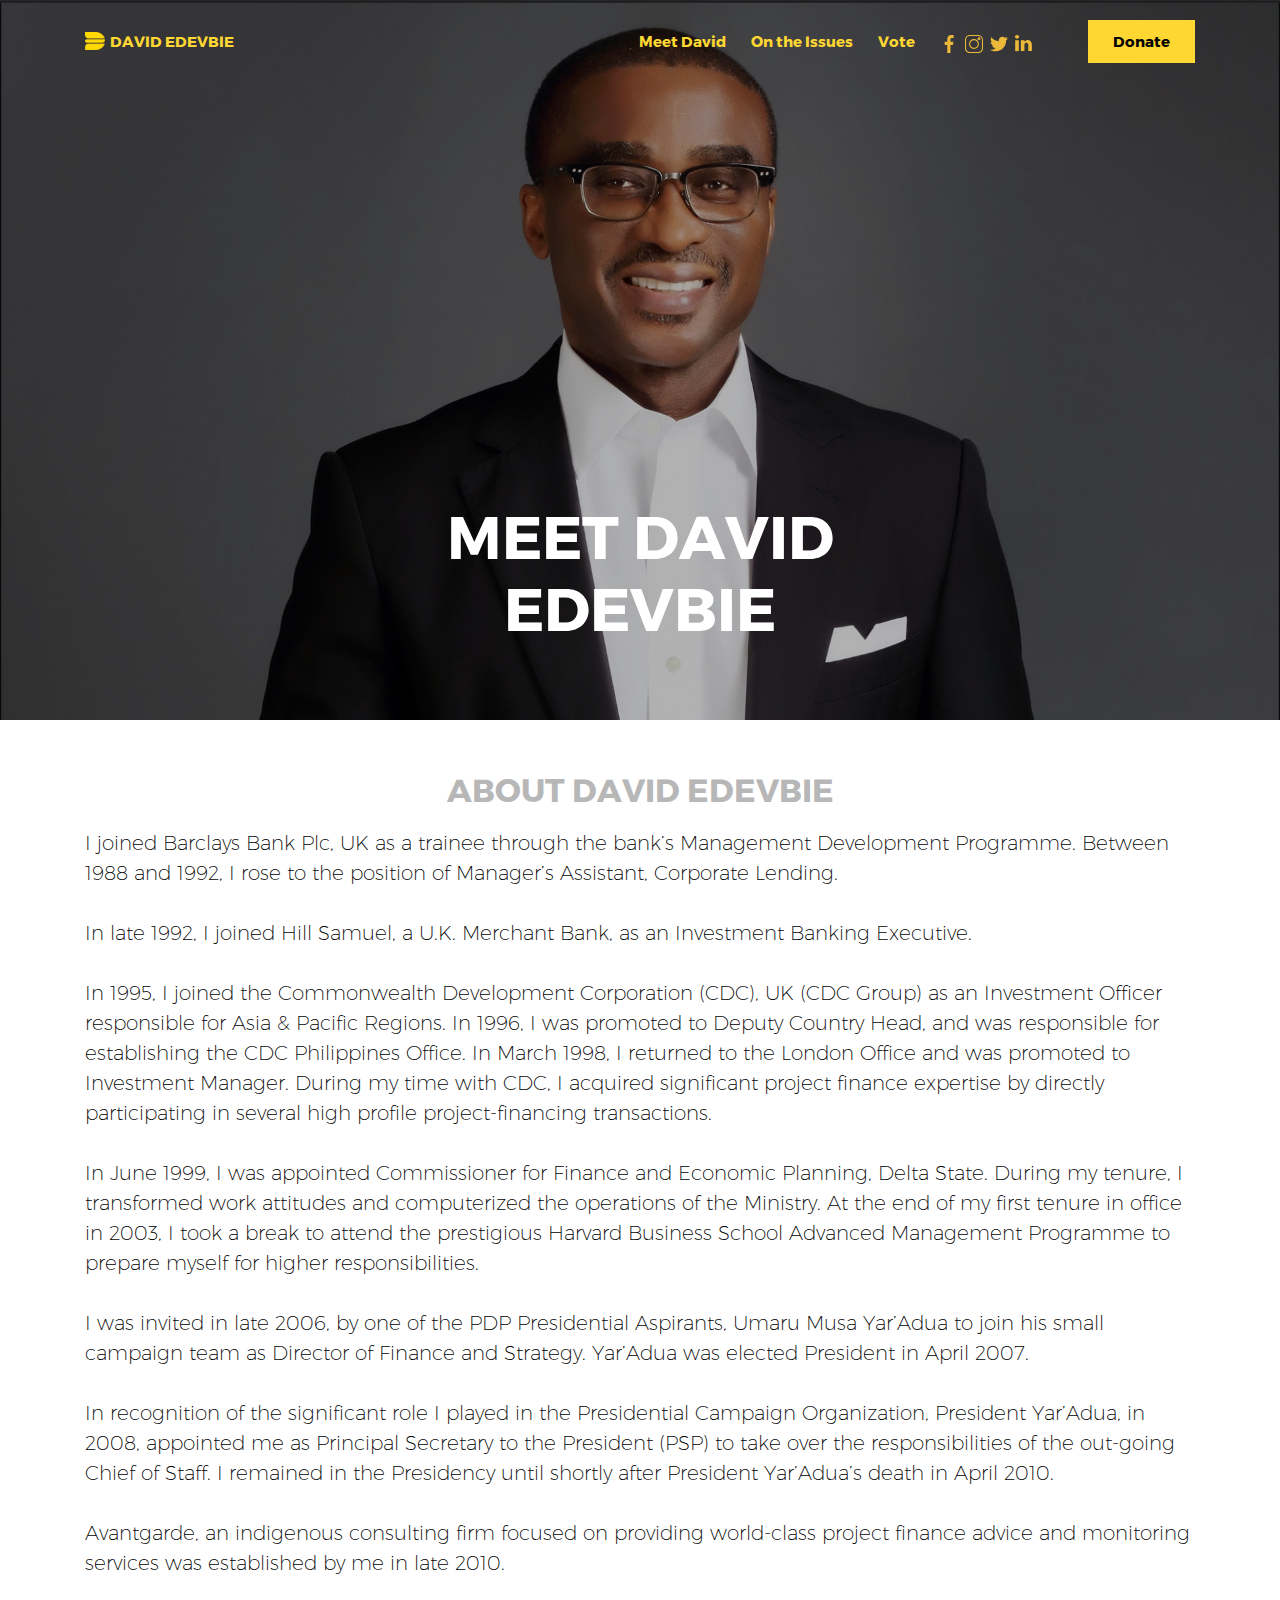
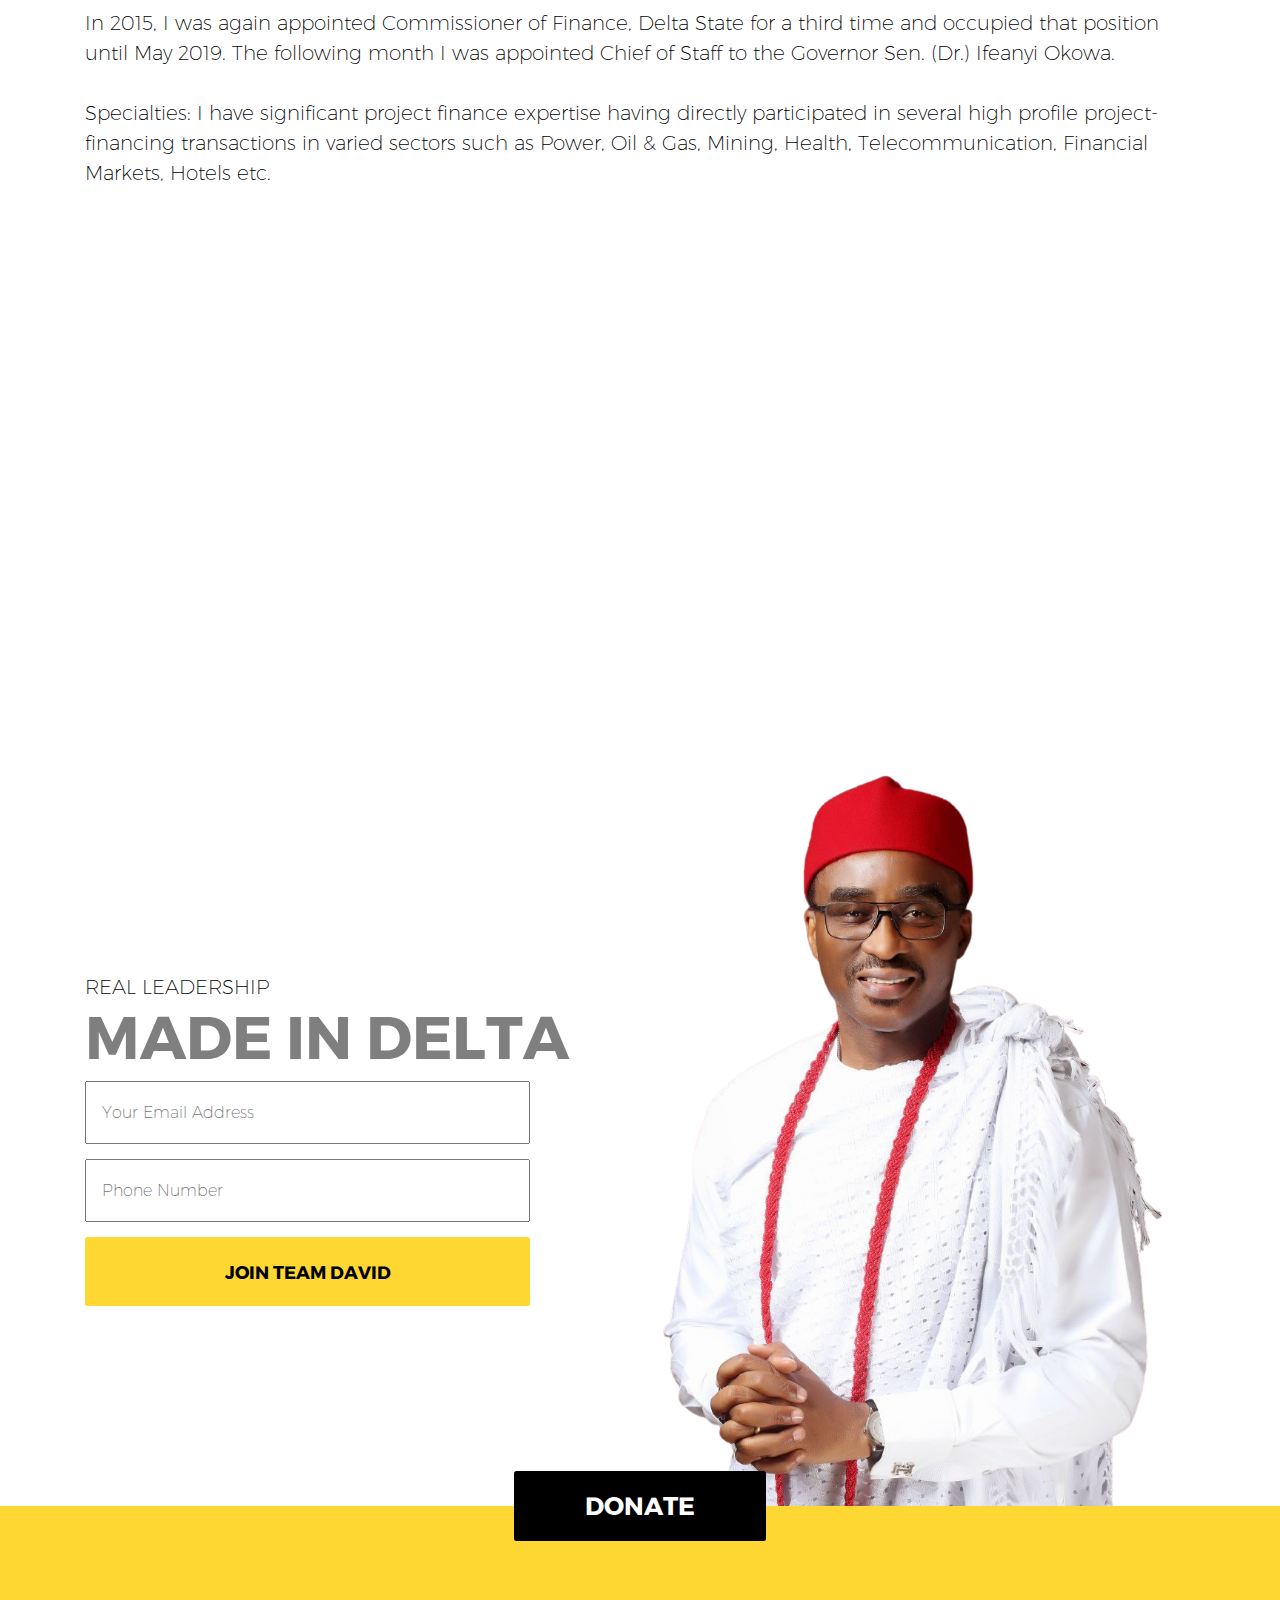
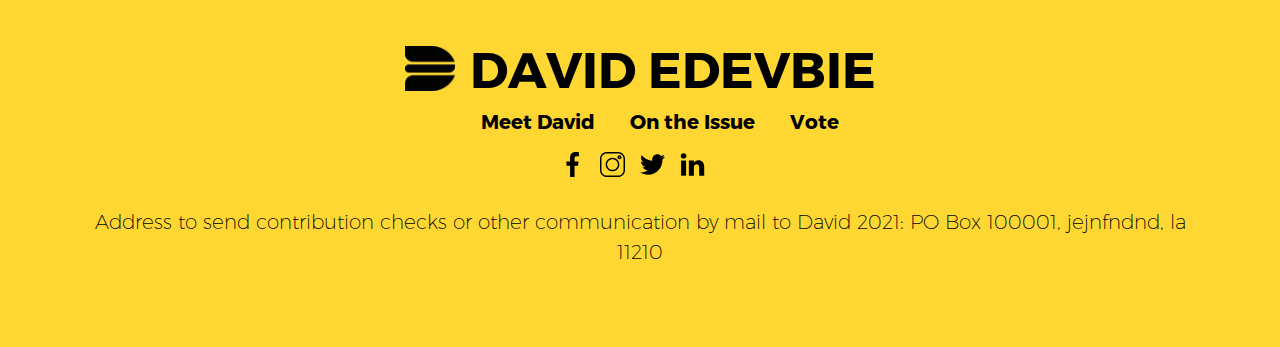
==== meet-david.html @ 6a558b99 "vote, meet david, on the issue and single page complete" ====
<!doctype html>
<html class="no-js" lang="">

<head>
    <meta charset="utf-8">
    <title></title>
    <meta name="description" content="">
    <meta name="viewport" content="width=device-width, initial-scale=1">

    <link rel="apple-touch-icon" sizes="180x180" href="/apple-touch-icon.png">
    <link rel="icon" type="image/png" sizes="32x32" href="/favicon-32x32.png">
    <link rel="icon" type="image/png" sizes="16x16" href="/favicon-16x16.png">
    <link rel="manifest" href="/site.webmanifest">
    <link rel="mask-icon" href="/safari-pinned-tab.svg" color="#fc43cc">
    <meta name="msapplication-TileColor" content="#ffffff">
    <meta name="theme-color" content="#ffffff">

    <link rel="stylesheet" href="css/normalize.css">
    <link rel="stylesheet" href="node_modules/bootstrap/dist/css/bootstrap.min.css">
    <link rel="stylesheet" href="css/style.css">

    <meta name="theme-color" content="#fafafa">
</head>

<body>
<header class="home header-banner">
    <nav class="navbar navbar-expand-sm" id="main-nav">
        <div class="container">
          <a href="index.html" class="logo-text d-flex align-items-center"><img class="mr-2 logo-img" src="./img//logo.png" alt=""> DAVID EDEVBIE</a>
          <button class="navbar-toggler" data-toggle="collapse" data-target="#navbarCollapse">
            <span class="navbar-toggler-icon"></span>
          </button>
          <div class="collapse navbar-collapse" id="navbarCollapse">
            <ul class="navbar-nav ml-auto">
              <li class="nav-item">
                <a href="/meet-david.html" class="nav-link">Meet David</a>
              </li>
              <li class="nav-item">
                <a href="/on-the-issue.html" class="nav-link">On the Issues</a>
              </li>
              <li class="nav-item">
                <a href="/vote.html" class="nav-link">Vote</a>
              </li>
              <li class="nav-item">
                  <div class="d-flex align-items-center">
                    <a class="social-link" href="#">
                        <img src="./img/icons/facebook.svg" alt="" class="img-fluid social-icon" />
                    </a>
                    <a class="social-link" href="#">
                        <img src="./img//icons/instagram.svg" alt="" class="img-fluid social-icon" />
                    </a>
                    <a class="social-link" href="#">
                        <img src="./img//icons//twitter.svg" alt="" class="img-fluid social-icon" />
                    </a>
                    <a class="social-link" href="#">
                        <img src="./img/icons//linkedin.svg" alt="" class="img-fluid social-icon" />
                    </a>
                  </div>
              </li>
            </ul>
            <ul class="navbar-nav nav-donate ml-5">
                <li class="nav-item">
                  <a href="#share-head-section" class="nav-link">Donate</a>
                </li>
              </ul>
          </div>
        </div>
    </nav>
    <div class="dark-overlay"></div>
    <div class="header-desc-container">
        <h1 class="header-title">Meet David <br> Edevbie</h1>
    </div>
</header>

<section class="about">
    <div class="container">
        <div class="row">
            <div class="col-12 text-center">
               <h2>About David Edevbie</h2>
            </div>
            <div class="col-12">
                <p>
                    I joined Barclays Bank Plc, UK as a trainee through the bank’s Management Development Programme. Between 1988 and 1992, I rose to the position of Manager’s Assistant, Corporate Lending.
                </p>
                <p>
                    In late 1992, I joined Hill Samuel, a U.K. Merchant Bank, as an Investment Banking Executive.
                </p>
                <p>
                    In 1995, I joined the Commonwealth Development Corporation (CDC), UK (CDC Group) as an Investment Officer responsible for Asia & Pacific Regions. In 1996, I was promoted to Deputy Country Head, and was responsible for establishing the CDC Philippines Office. In March 1998, I returned to the London Office and was promoted to Investment Manager. During my time with CDC, I acquired significant project finance expertise by directly participating in several high profile project-financing transactions.
                </p>
                <p>
                    In June 1999, I was appointed Commissioner for Finance and Economic Planning, Delta State. During my tenure, I transformed work attitudes and computerized the operations of the Ministry. At the end of my first tenure in office in 2003, I took a break to attend the prestigious Harvard Business School Advanced Management Programme to prepare myself for higher responsibilities.
                </p>
                <p>
                    I was invited in late 2006, by one of the PDP Presidential Aspirants, Umaru Musa Yar’Adua to join his small campaign team as Director of Finance and Strategy. Yar’Adua was elected President in April 2007.
                </p>
                <p>
                    In recognition of the significant role I played in the Presidential Campaign Organization, President Yar’Adua, in 2008, appointed me as Principal Secretary to the President (PSP) to take over the responsibilities of the out-going Chief of Staff. I remained in the Presidency until shortly after President Yar’Adua’s death in April 2010.
                </p>
                <p>
                    Avantgarde, an indigenous consulting firm focused on providing world-class project finance advice and monitoring services was established by me in late 2010.
                </p>
                <p>
                    In 2015, I was again appointed Commissioner of Finance, Delta State for a third time and occupied that position until May 2019. The following month I was appointed Chief of Staff to the Governor Sen. (Dr.) Ifeanyi Okowa.
                </p>
                <p>
                    Specialties: I have significant project finance expertise having directly participated in several high profile project-financing transactions in varied sectors such as Power, Oil & Gas, Mining, Health, Telecommunication, Financial Markets, Hotels etc.
                </p>
                <iframe width="100%" height="500" src="https://www.youtube.com/embed/1L7TUadjgKU" title="YouTube video player" frameborder="0" allow="accelerometer; autoplay; clipboard-write; encrypted-media; gyroscope; picture-in-picture" allowfullscreen></iframe>
            </div>
        </div>
    </div>
</section>


<section class="sec-footer">
    <div class="container">
      <div class="row">
        <div class="col-md-6">
          <h4>Real Leadership</h4>
          <h1>Made in Delta</h1>
            <div class="row">
              <div class="col-md-10">
                <form class="join-form">
                  <input type="email" placeholder="Your Email Address">
                  <input type="number" placeholder="Phone Number">
                  <button class="btn">Join Team David</button>
                </form>
              </div>
            </div>
        </div>
      </div>
    </div>
  </section>

<footer class="footer">
  <div class="container">
    <div class="row">
      <div class="col-12 text-center">
        <button class="btn">
          Donate
        </button>
      </div>
    </div>
    <div class="row mt-5 pt-5">
      <div class="col-12 text-center">
        <a class="d-flex align-items-center justify-content-center logo-footer-link" href="#">
          <img src="./img/black-logo.png" alt="" class="logo-footer img-fluid">
          David Edevbie
        </a>
        <ul class="d-flex align-items-center justify-content-center">
          <li>
            <a href=""> Meet David</a>
          </li>
          <li>
            <a href="">On the Issue</a>
          </li>
          <li>
            <a href="">Vote</a>
          </li>
        </ul>
        <div class="footer-social d-flex align-items-center justify-content-center">
          <a href=""> <img src="./img/icons/facebook-black.svg" alt=""></a>
          <a href=""> <img src="./img/icons/instagram-black.svg" alt=""></a>
          <a href=""> <img src="./img/icons/twitter-black.svg" alt=""></a>
          <a href=""> <img src="./img/icons/linkedin-black.svg" alt=""></a>
        </div>
        <p class="mt-5">Address to send contribution checks or other communication by mail to David 2021: PO Box 100001, jejnfndnd, la 11210</p>
      </div>
    </div>
  </div>
</footer>


<script src="js/vendor/modernizr-3.8.0.min.js"></script>
<script src="https://code.jquery.com/jquery-3.4.1.min.js" integrity="sha256-CSXorXvZcTkaix6Yvo6HppcZGetbYMGWSFlBw8HfCJo=" crossorigin="anonymous"></script>
<script>window.jQuery || document.write('<script src="js/vendor/jquery-3.4.1.min.js"><\/script>')</script>
<script src="js/plugins.js"></script>
<script src="node_modules/bootstrap/dist/js/bootstrap.min.js"></script>
<script src="js/main.js"></script>
</body>

</html>
---- css/style.css ----
@font-face {
  font-family: "Trueno";
  src: url(../fonts/trueno-bold.otf) format("opentype");
  font-weight: bold;
  font-style: normal; }
@font-face {
  font-family: "Trueno";
  src: url(../fonts/trueno-ult-light.otf) format("opentype");
  font-weight: normal;
  font-style: normal; }
@font-face {
  font-family: "Trueno";
  src: url(../fonts/trueno-light.otf) format("opentype");
  font-weight: 500;
  font-style: normal; }
html {
  font-family: sans-serif;
  -ms-text-size-adjust: 100%;
  -webkit-text-size-adjust: 100%; }

body {
  margin: 0; }

article,
aside,
details,
figcaption,
figure,
footer,
header,
hgroup,
main,
nav,
section,
summary {
  display: block; }

audio,
canvas,
progress,
video {
  display: inline-block;
  vertical-align: baseline; }

audio:not([controls]) {
  display: none;
  height: 0; }

[hidden],
template {
  display: none; }

a {
  background: transparent; }

a:active,
a:hover {
  outline: 0; }

abbr[title] {
  border-bottom: 1px dotted; }

b,
strong {
  font-weight: bold; }

dfn {
  font-style: italic; }

h1 {
  font-size: 2em;
  margin: 0.67em 0; }

mark {
  background: #ff0;
  color: #000; }

small {
  font-size: 80%; }

sub,
sup {
  font-size: 75%;
  line-height: 0;
  position: relative;
  vertical-align: baseline; }

sup {
  top: -0.5em; }

sub {
  bottom: -0.25em; }

img {
  border: 0; }

svg:not(:root) {
  overflow: hidden; }

figure {
  margin: 1em 40px; }

hr {
  -moz-box-sizing: content-box;
  box-sizing: content-box;
  height: 0; }

pre {
  overflow: auto; }

code,
kbd,
pre,
samp {
  font-family: monospace, monospace;
  font-size: 1em; }

button,
input,
optgroup,
select,
textarea {
  color: inherit;
  font: inherit;
  margin: 0; }

button {
  overflow: visible; }

button,
select {
  text-transform: none; }

button,
html input[type="button"],
input[type="reset"],
input[type="submit"] {
  -webkit-appearance: button;
  cursor: pointer; }

button[disabled],
html input[disabled] {
  cursor: default; }

button::-moz-focus-inner,
input::-moz-focus-inner {
  border: 0;
  padding: 0; }

input {
  line-height: normal; }

*
input[type="checkbox"],
input[type="radio"] {
  box-sizing: border-box;
  padding: 0; }

input[type="number"]::-webkit-inner-spin-button,
input[type="number"]::-webkit-outer-spin-button {
  height: auto; }

input[type="search"] {
  -webkit-appearance: textfield;
  -moz-box-sizing: content-box;
  -webkit-box-sizing: content-box;
  box-sizing: content-box; }

input[type="search"]::-webkit-search-cancel-button,
input[type="search"]::-webkit-search-decoration {
  -webkit-appearance: none; }

fieldset {
  border: 1px solid #c0c0c0;
  margin: 0 2px;
  padding: 0.35em 0.625em 0.75em; }

legend {
  border: 0;
  padding: 0; }

textarea {
  overflow: auto; }

optgroup {
  font-weight: bold; }

table {
  border-collapse: collapse;
  border-spacing: 0; }

td,
th {
  padding: 0; }

html, body {
  overflow-x: hidden;
  font-size: 62.5%; }

body {
  font-family: "Trueno", sans-serif;
  color: #000;
  font-size: 1.6rem; }

a {
  text-decoration: none; }
  a:hover {
    color: #FED732;
    text-decoration: none; }

h1, h2, h4, h6 {
  font-weight: bold;
  margin: 0 0 1rem; }

h1 {
  font-size: 6rem;
  color: #fff;
  text-transform: uppercase; }
  @media (max-width: 767px) {
    h1 {
      font-size: 3.6rem; } }

h2 {
  font-size: 3.2rem;
  color: #000;
  text-transform: uppercase; }

h3 {
  font-size: 2.4rem;
  color: #000; }

h4 {
  font-size: 2rem;
  color: #000;
  text-transform: uppercase; }

h5 {
  font-size: 1.2rem;
  color: #000; }

h6 {
  font-size: 1rem;
  color: #000; }

p, ul, li {
  font-size: 2rem;
  font-weight: normal; }

a {
  color: #FED732;
  font-size: 2rem;
  font-weight: bold; }
  a:hover {
    color: initial; }

form.join-form input {
  width: 100%;
  padding: 20px 15px;
  margin-bottom: 15px;
  outline: none; }
form.join-form .btn {
  width: 100%; }

.btn {
  padding: 20px 40px;
  background: #FED732;
  text-transform: uppercase;
  color: #000;
  font-size: 18px;
  font-weight: bold; }

section {
  margin: 50px 0; }
  section.brief-description {
    margin-top: -30px; }
    section.brief-description .bg-grey {
      background: #CECECE; }
    section.brief-description .short-desc-img {
      background: url("../../img//sect-2-img.png");
      background-size: 170px;
      background-repeat: no-repeat;
      opacity: .6; }
    section.brief-description h2 {
      text-transform: uppercase;
      font-weight: bold;
      font-size: 20px;
      margin: 10px 0; }
    section.brief-description .desc {
      line-height: 1.3;
      color: #000;
      font-size: 18px;
      width: 90%; }
  section.get-involved {
    background-image: linear-gradient(to right, rgba(254, 217, 50, 0.7), rgba(254, 217, 50, 0.7)), url(../../img//bg-1.jpg);
    background-size: cover;
    padding: 150px 0;
    margin-top: -100px; }
    section.get-involved a.card-link .card {
      padding: 30px 20px; }
      section.get-involved a.card-link .card:hover {
        opacity: 1;
        -webkit-animation: flash 1.5s;
        animation: flash 1.5s; }
    section.get-involved .icons {
      width: 100px;
      margin: 0 auto;
      margin-bottom: 30px; }
    section.get-involved .involved-text {
      text-transform: uppercase;
      font-weight: bold;
      color: #000;
      margin-bottom: 0; }
    section.get-involved h4 {
      font-size: 35px;
      text-transform: uppercase;
      font-weight: bold;
      padding-top: 40px; }
  section.issue a {
    overflow: hidden; }
  section.issue .issues {
    background-image: url(../../img/issue-img-1.jpg);
    background-size: cover;
    height: 600px;
    cursor: pointer;
    transition: all .4s;
    position: relative; }
    section.issue .issues .dark-overlay {
      position: absolute;
      top: 0;
      left: 0;
      width: 100%;
      min-height: 100%;
      background: rgba(0, 0, 0, 0.3); }
    section.issue .issues h4 {
      color: #fff; }
    section.issue .issues:hover .header-excerpt-text {
      z-index: 1; }
    section.issue .issues .header-excerpt-text {
      color: #fff;
      position: absolute;
      text-align: center;
      top: 90%;
      left: 50%;
      transform: translate(-50%, -50%);
      width: 100%;
      z-index: 1; }
  section.issue .issues-2 {
    background-image: url(../../img/issue-img-2.jpg);
    background-position: center; }
  section.issue .issues-3 {
    background-image: url(../../img/issue-img-3.jpg); }
  section.sec-footer {
    background: #fff url("../../img//sec-footer-img-new.png") no-repeat 85% top !important;
    background-size: 500px !important;
    padding: 200px 0;
    margin-bottom: 0; }
    section.sec-footer h4 {
      color: #000;
      font-weight: normal;
      margin-bottom: 0; }
    section.sec-footer h1 {
      color: #7F7F7F;
      text-transform: uppercase; }
  section.about h2 {
    margin-bottom: 2rem;
    color: #B7B7B7; }
  section.about p {
    margin-bottom: 3rem; }
  section.vote-section h3 {
    text-transform: uppercase;
    font-weight: bold; }
  section.vote-section .vote-sec-container {
    position: relative; }
    section.vote-section .vote-sec-container .dark-overlay {
      position: absolute;
      top: 0;
      left: 0;
      width: 100%;
      min-height: 100%;
      background: rgba(0, 0, 0, 0.3); }
    section.vote-section .vote-sec-container .description {
      position: absolute;
      top: 86%;
      left: 50%;
      transform: translate(-50%, -50%);
      width: 100%;
      background-color: #fff;
      padding: 6px 10px 0;
      border: 1px solid #FED732; }
      section.vote-section .vote-sec-container .description p {
        font-size: 1.7rem;
        color: #000; }
    section.vote-section .vote-sec-container .vote-img {
      height: 350px;
      object-fit: cover;
      width: 100%; }
    section.vote-section .vote-sec-container .icon-right {
      width: 25px;
      position: absolute;
      right: 11px;
      bottom: 11px; }

.p-top-300 {
  padding-top: 75px; }

/* Chrome, Safari, Edge, Opera */
input::-webkit-outer-spin-button,
input::-webkit-inner-spin-button {
  -webkit-appearance: none;
  margin: 0; }

/* Firefox */
input[type="number"] {
  -moz-appearance: textfield; }

a.desc-link {
  position: relative;
  color: #000;
  font-size: 1.5rem; }
  a.desc-link::before {
    content: '';
    position: absolute;
    bottom: -6px;
    height: 4px;
    width: 100%;
    background-color: #000; }

@-webkit-keyframes flash {
  0% {
    opacity: .4; }
  100% {
    opacity: 1; } }
@keyframes flash {
  0% {
    opacity: .4; }
  100% {
    opacity: 1; } }
nav.navbar {
  padding: 20px 0;
  z-index: 1; }
  nav.navbar ul.navbar-nav {
    align-items: center; }
    nav.navbar ul.navbar-nav li.nav-item {
      margin-right: 25px; }
      nav.navbar ul.navbar-nav li.nav-item a.nav-link {
        color: #FED732;
        padding: 0;
        font-size: 1.5rem; }
      nav.navbar ul.navbar-nav li.nav-item a.social-link:not(:last-child) {
        margin-right: 7px; }
      nav.navbar ul.navbar-nav li.nav-item .social-icon {
        width: 18px; }
  nav.navbar ul.nav-donate li.nav-item {
    margin-right: 0; }
    nav.navbar ul.nav-donate li.nav-item a.nav-link {
      background: #FED732;
      padding: 10px 25px;
      color: #000; }
  nav.navbar .logo-text {
    font-size: 1.5rem; }
    nav.navbar .logo-text:hover {
      color: #FED732; }
    nav.navbar .logo-text img.logo-img {
      width: 20px; }

footer.footer {
  background-color: #FED732;
  padding-bottom: 70px; }
  footer.footer .btn {
    background-color: #000;
    color: #fff;
    padding: 15px 70px;
    font-size: 25px;
    margin-top: -35px; }
  footer.footer a.logo-footer-link {
    color: #000;
    font-size: 50px;
    text-transform: uppercase;
    margin-top: 30px; }
    footer.footer a.logo-footer-link img {
      margin-right: 15px; }
    footer.footer a.logo-footer-link .logo-footer {
      width: 50px; }
  footer.footer ul li {
    list-style: none; }
    footer.footer ul li:not(:last-child) {
      margin-right: 35px; }
    footer.footer ul li a {
      color: #000; }
  footer.footer .footer-social img {
    width: 25px;
    margin-right: 15px; }
    footer.footer .footer-social img:not(:last-child) {
      margin-right: 15px; }

header.home {
  background: url("../../img/header-img.jpg");
  background-size: cover !important;
  height: 80vh; }
  header.home .description {
    color: #fff;
    font-size: 1.8rem;
    margin-bottom: 20px;
    line-height: 1.3; }
header.header-banner {
  background: #000 url("../../img/meet-david-banner.jpg");
  background-position: center top;
  position: relative; }
  header.header-banner .dark-overlay {
    position: absolute;
    top: 0;
    left: 0;
    width: 100%;
    min-height: 100%;
    background: rgba(0, 0, 0, 0.3); }
  header.header-banner .header-desc-container {
    position: absolute;
    top: 80%;
    left: 50%;
    transform: translate(-50%, -50%); }
  header.header-banner h1 {
    text-align: center; }
  header.header-banner h3 {
    text-align: center;
    color: #fff;
    font-weight: bold;
    text-transform: uppercase; }
header.issue-banner {
  background: url("../../img/issue-banner.jpg"); }
header.arhive-banner {
  background: url("../../img/issue-img-2.jpg");
  background-position: center; }
header.vote-banner {
  background: url("../../img/vote-bg.jpg"); }

/*# sourceMappingURL=style.css.map */
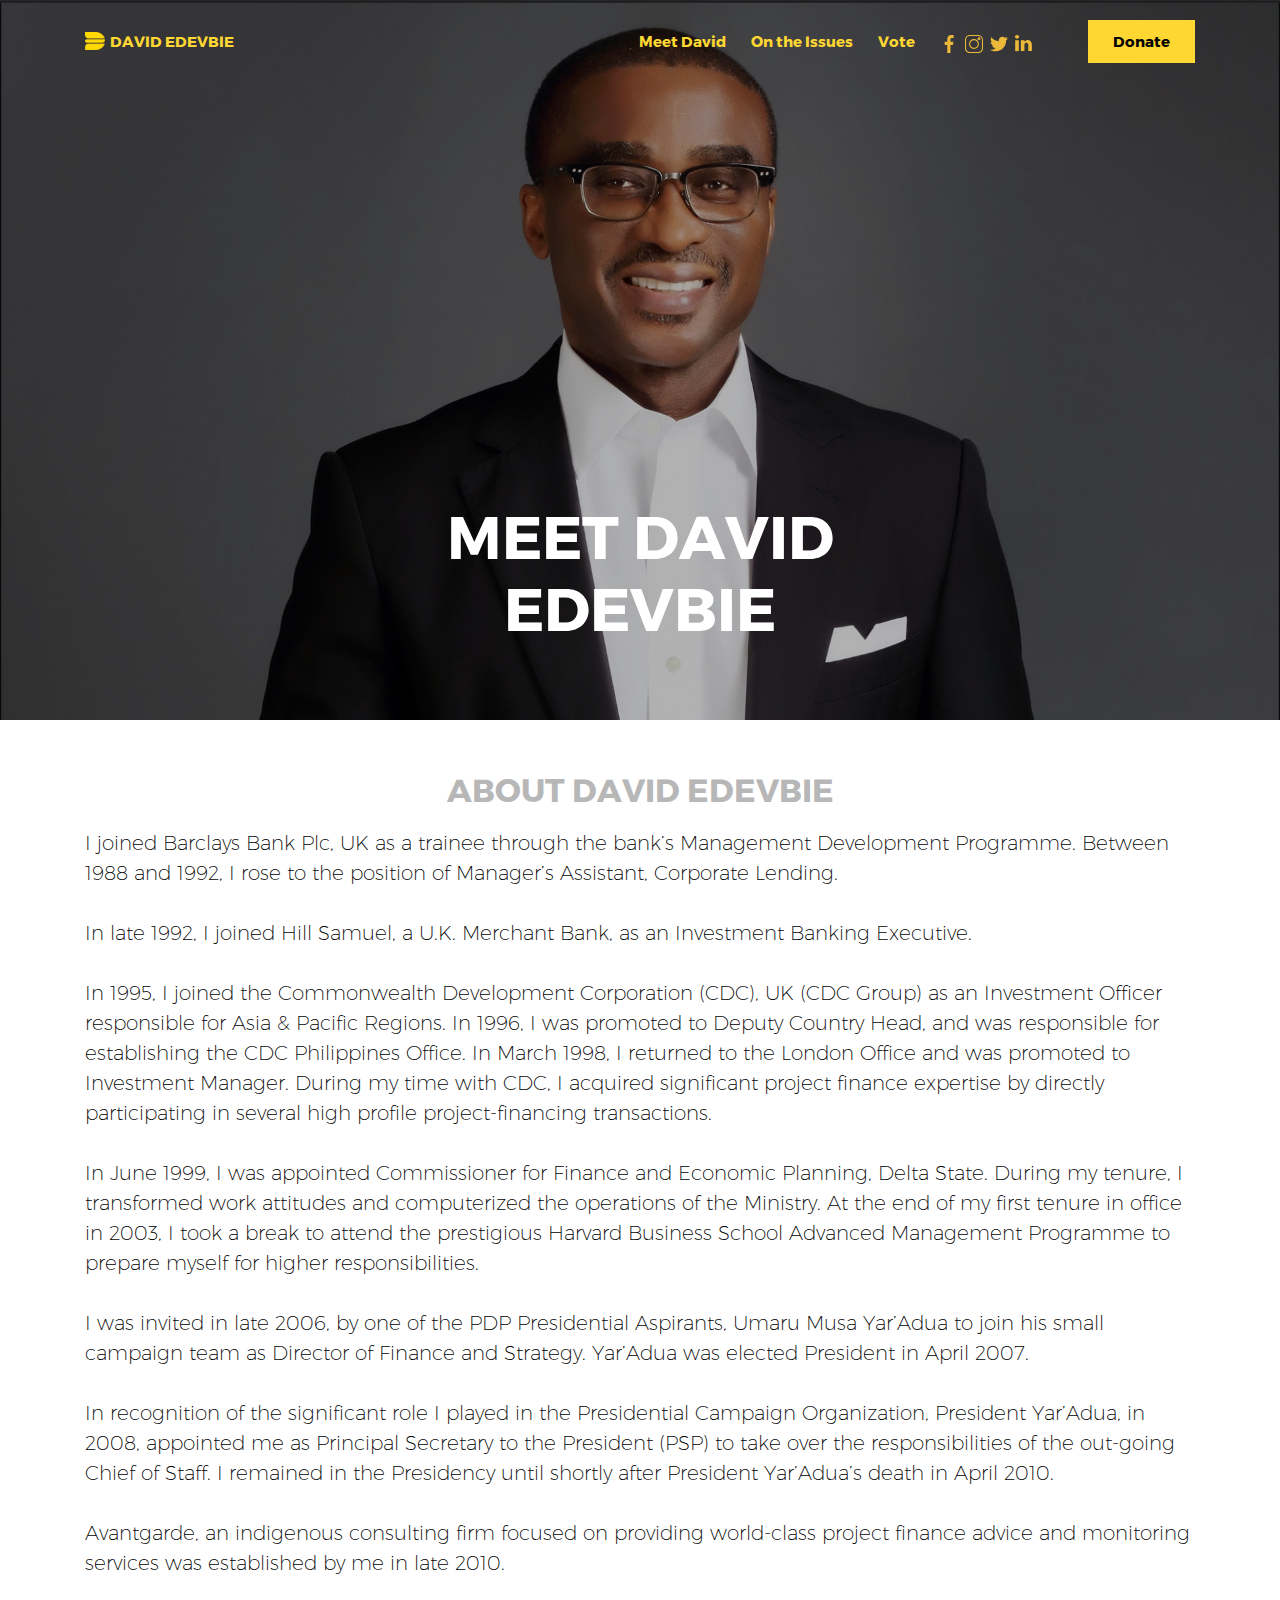
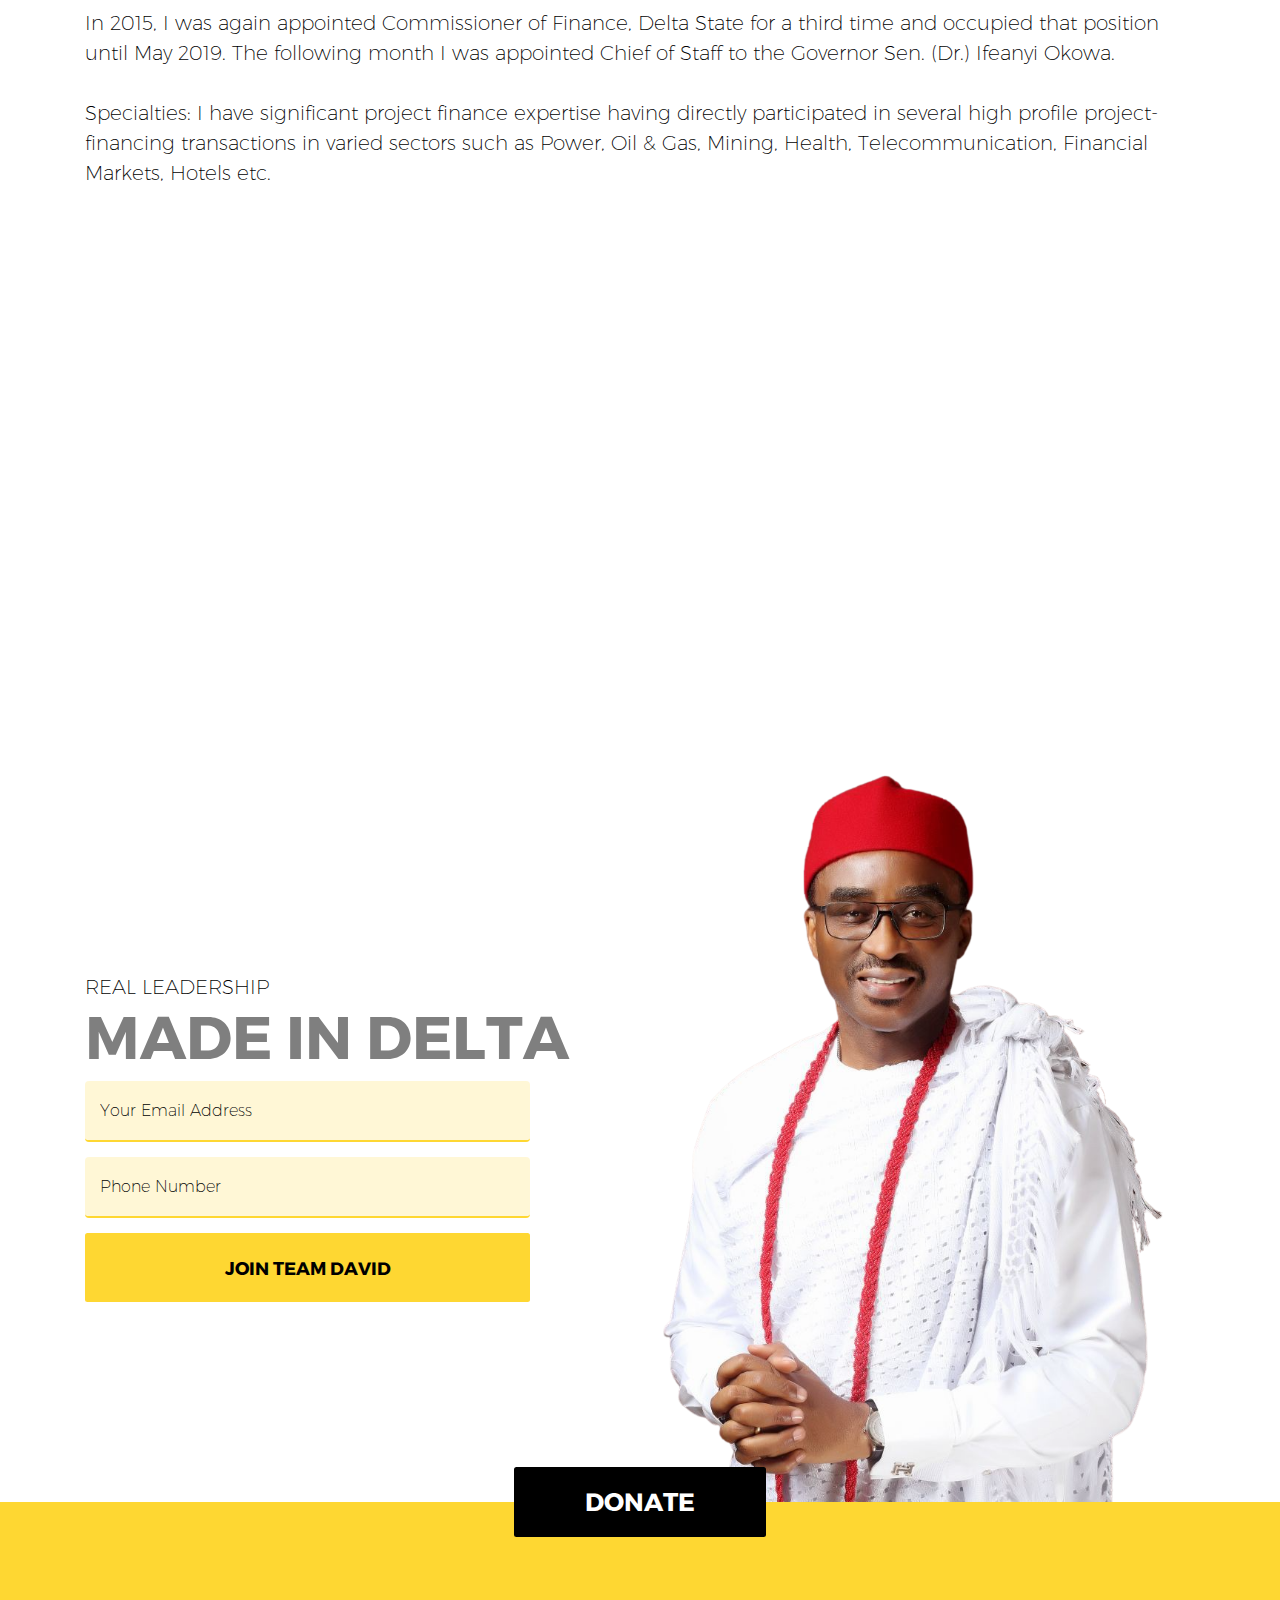
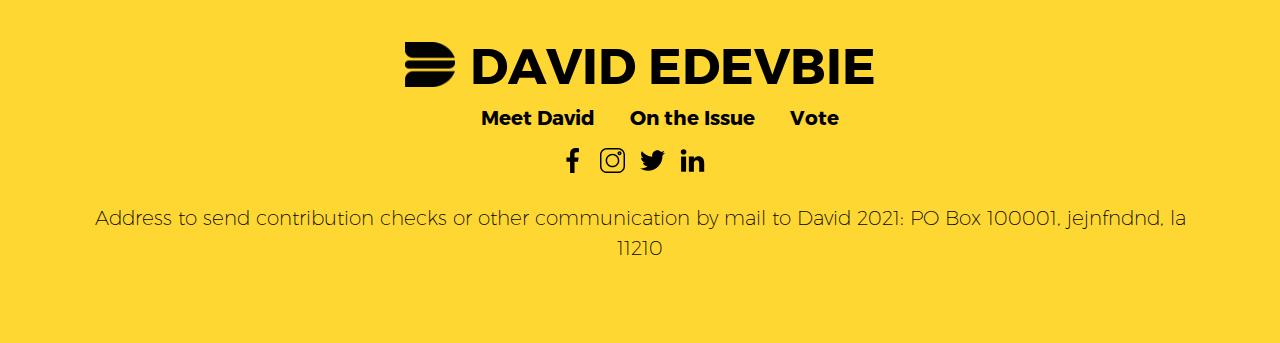
==== commit e187f62c: "finished all pages" ====
--- a/meet-david.html
+++ b/meet-david.html
@@ -121,7 +121,7 @@
           <h1>Made in Delta</h1>
             <div class="row">
               <div class="col-md-10">
-                <form class="join-form">
+                <form class="join-form join-form-invert">
                   <input type="email" placeholder="Your Email Address">
                   <input type="number" placeholder="Phone Number">
                   <button class="btn">Join Team David</button>
--- a/css/style.css
+++ b/css/style.css
@@ -257,9 +257,24 @@
   width: 100%;
   padding: 20px 15px;
   margin-bottom: 15px;
-  outline: none; }
+  outline: none;
+  border: none;
+  border-bottom: 2px solid #FED732;
+  border-radius: 4px;
+  background: rgba(254, 215, 50, 0.2);
+  color: #fff; }
+  form.join-form input:active, form.join-form input:focus {
+    border-top: 2px solid #FED732;
+    outline: none;
+    border-bottom: none; }
+  form.join-form input::placeholder {
+    color: #fff; }
 form.join-form .btn {
   width: 100%; }
+form.join-form-invert input {
+  color: #000; }
+  form.join-form-invert input::placeholder {
+    color: inherit; }
 
 .btn {
   padding: 20px 40px;
@@ -367,8 +382,11 @@
   section.about p {
     margin-bottom: 3rem; }
   section.vote-section h3 {
-    text-transform: uppercase;
-    font-weight: bold; }
+    text-transform: capitalize;
+    font-weight: bold;
+    margin-bottom: 20px; }
+    section.vote-section h3 a {
+      font-size: inherit; }
   section.vote-section .vote-sec-container {
     position: relative; }
     section.vote-section .vote-sec-container .dark-overlay {
@@ -399,6 +417,32 @@
       position: absolute;
       right: 11px;
       bottom: 11px; }
+  section.vote-section .volunteer-desc .description {
+    top: 100%; }
+  section.vote-section .volunteer-desc .icon-right {
+    bottom: -13px; }
+  section.share-section .share-head-text {
+    color: #FED732;
+    font-size: 24px;
+    text-transform: uppercase;
+    font-weight: bold; }
+  section.share-section .text-share {
+    position: relative;
+    text-align: center;
+    padding: 30px;
+    border: 1px solid #FED732;
+    transition: .3s; }
+    section.share-section .text-share:hover {
+      background: #FED732; }
+      section.share-section .text-share:hover img {
+        filter: invert(100%) sepia(91%) saturate(0%) hue-rotate(111deg) brightness(108%) contrast(100%); }
+    section.share-section .text-share p {
+      color: #000; }
+    section.share-section .text-share img.icon {
+      width: 25px;
+      position: absolute;
+      top: 7px;
+      left: 10px; }
 
 .p-top-300 {
   padding-top: 75px; }
@@ -532,5 +576,19 @@
   background-position: center; }
 header.vote-banner {
   background: url("../../img/vote-bg.jpg"); }
+header.get-involved-banner {
+  background: url("../../img/connect-bg.jpg"); }
+header.volunteer {
+  background: #CECECE url("../../img/volunteer-bg.jpg ") no-repeat !important;
+  background-size: 650px !important; }
+  header.volunteer h3 {
+    text-transform: uppercase;
+    font-weight: bold; }
+  header.volunteer h1 {
+    color: #000; }
+  header.volunteer p.description {
+    color: #000; }
+  header.volunteer p.consent {
+    color: #CDCDCD; }
 
 /*# sourceMappingURL=style.css.map */
